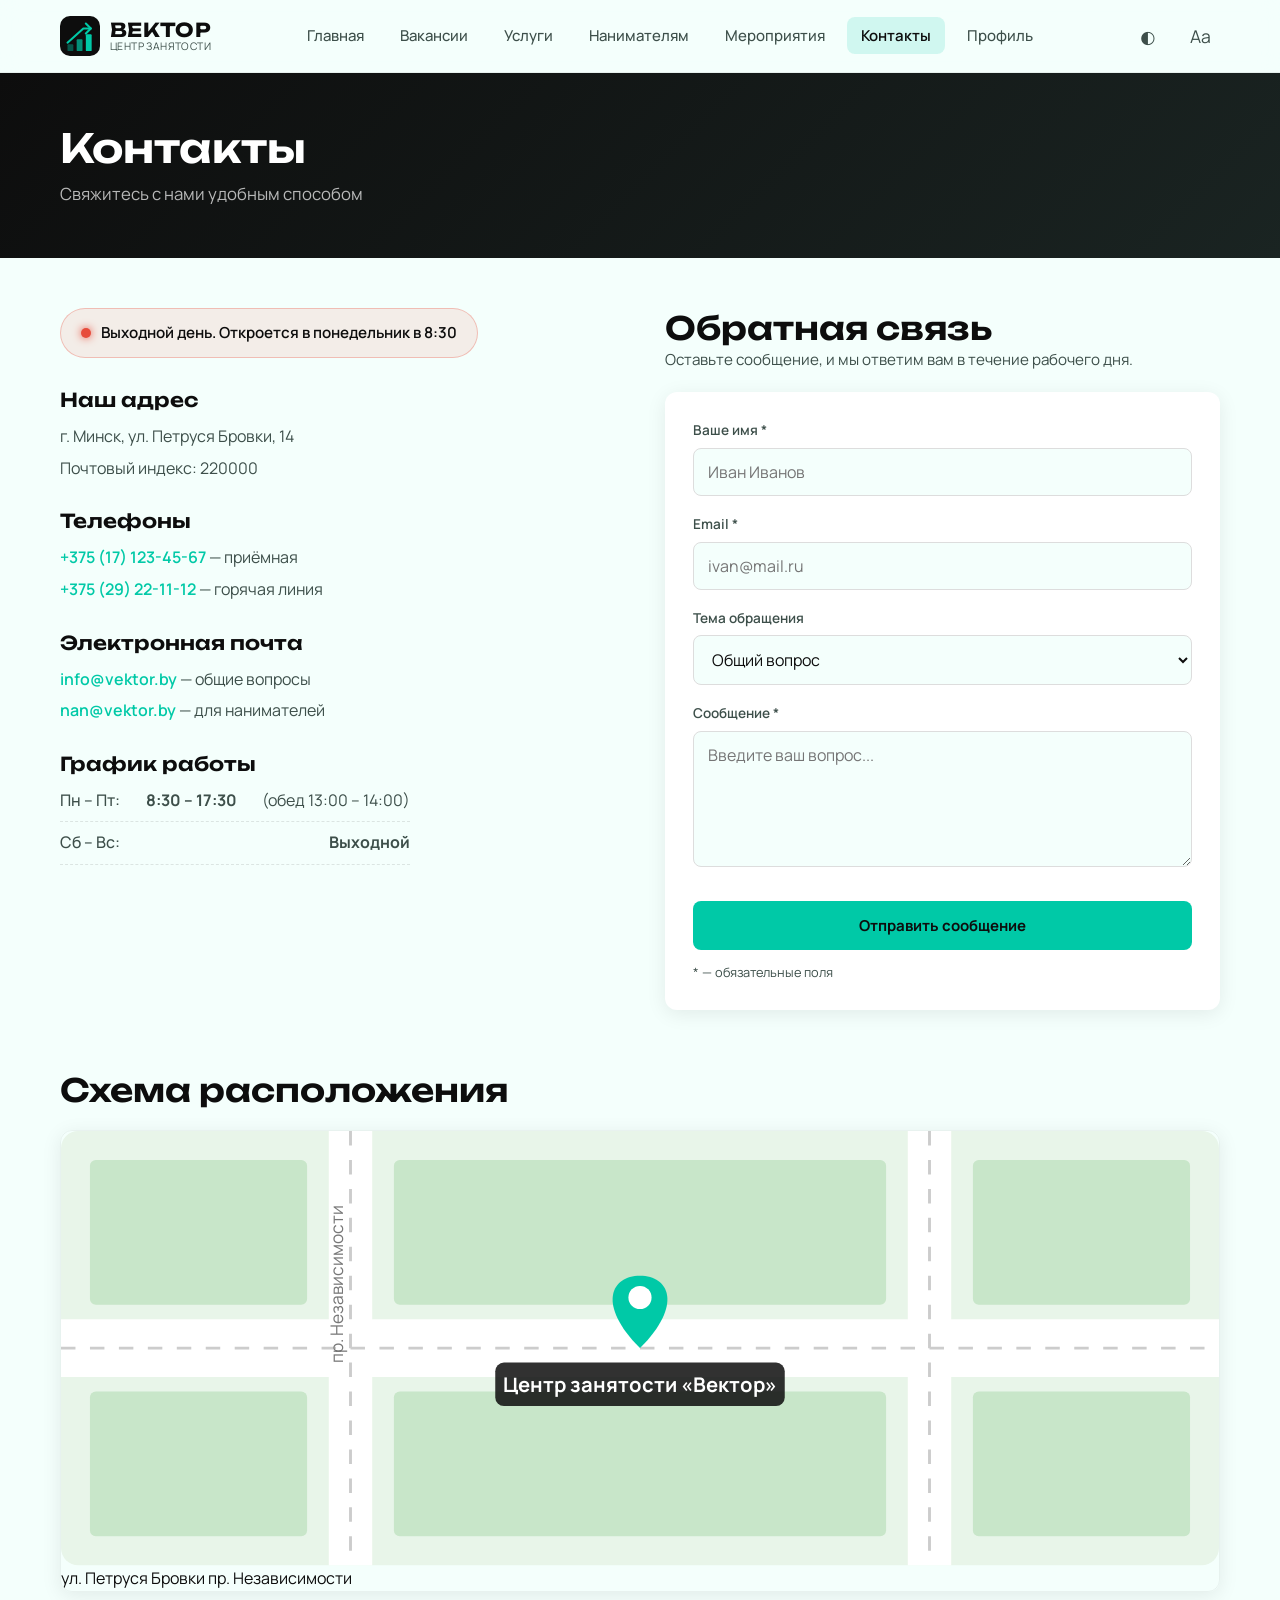
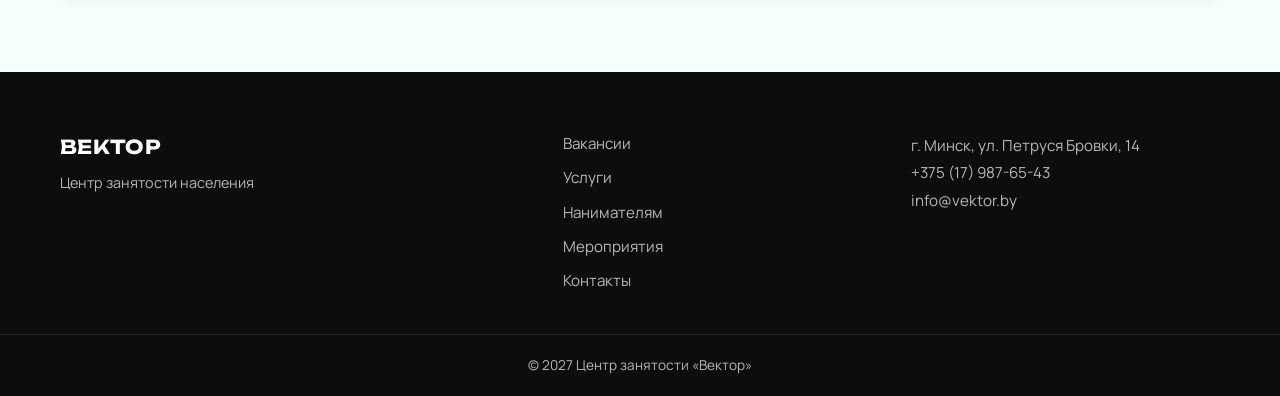
==== vector-site/contacts.html @ 2a785c39 "Об" ====
<!DOCTYPE html>
<html lang="ru">
<head>
  <meta charset="UTF-8">
  <meta name="viewport" content="width=device-width, initial-scale=1.0">
  <meta name="description" content="Контакты центра занятости Вектор">
  <title>Контакты — Вектор</title>

  <link rel="preconnect" href="https://fonts.googleapis.com">
  <link rel="preconnect" href="https://fonts.gstatic.com" crossorigin>
  <link href="https://fonts.googleapis.com/css2?family=Manrope:wght@400;500;600;700&family=Unbounded:wght@500;600;700&display=swap" rel="stylesheet">

  <link rel="stylesheet" href="../css/styles.css">
  <link rel="icon" href="../images/favicon.svg" type="image/svg+xml">
</head>
<body>

  <header class="header" id="header">
    <div class="container header__inner">
      <a href="index.html" class="logo">
        <img src="../images/logo.svg" alt="Логотип центра занятости Вектор" width="40" height="40">
        <span class="logo__text">
          <span class="logo__name">ВЕКТОР</span>
          <span class="logo__desc">Центр занятости</span>
        </span>
      </a>

      <nav class="nav" id="nav">
        <ul class="nav__list">
          <li><a href="index.html" class="nav__link">Главная</a></li>
          <li><a href="vacancies.html" class="nav__link">Вакансии</a></li>
          <li><a href="services.html" class="nav__link">Услуги</a></li>
          <li><a href="employers.html" class="nav__link">Нанимателям</a></li>
          <li><a href="events.html" class="nav__link">Мероприятия</a></li>
          <li><a href="contacts.html" class="nav__link nav__link--active">Контакты</a></li>
          <li><a href="profile.html" class="nav__link">Профиль</a></li>
        </ul>
      </nav>

      <div class="header__actions">
        <button class="theme-toggle" id="themeToggle" aria-label="Переключить тему"><span>◐</span></button>
        <button class="a11y-toggle" id="a11yToggle" aria-label="Режим для слабовидящих"><span>Аа</span></button>
        <button class="burger" id="burger" aria-label="Открыть меню"><span></span><span></span><span></span></button>
      </div>
    </div>
  </header>

  <main>
    <section class="page-hero">
      <div class="container">
        <h1 class="page-hero__title">Контакты</h1>
        <p class="page-hero__subtitle">Свяжитесь с нами удобным способом</p>
      </div>
    </section>

    <section class="contacts-page">
      <div class="container">
        <div class="contacts-page__grid">

          <!-- Левая колонка: Информация -->
          <div class="contacts-info">
            
            <!-- Индикатор работы -->
            <div class="work-status" id="workStatus">
              <span class="work-status__dot"></span>
              <span class="work-status__text">Проверка графика...</span>
            </div>

            <div class="contact-block">
              <h2 class="section-title">Наш адрес</h2>
              <p>г. Минск, ул. Петруся Бровки, 14</p>
              <p>Почтовый индекс: 220000</p>
            </div>

            <div class="contact-block">
              <h2 class="section-title">Телефоны</h2>
              <p><a href="tel:+375171234567">+375 (17) 123-45-67</a> — приёмная</p>
              <p><a href="tel:+375292211120">+375 (29) 22-11-12</a> — горячая линия</p>
            </div>

            <div class="contact-block">
              <h2 class="section-title">Электронная почта</h2>
              <p><a href="mailto:info@vektor.by">info@vektor.by</a> — общие вопросы</p>
              <p><a href="mailto:hr@vektor.by">nan@vektor.by</a> — для нанимателей</p>
            </div>

            <div class="contact-block">
              <h2 class="section-title">График работы</h2>
              <ul class="schedule-list">
                <li><span>Пн – Пт:</span> <strong>8:30 – 17:30</strong> (обед 13:00 – 14:00)</li>
                <li><span>Сб – Вс:</span> <strong>Выходной</strong></li>
              </ul>
            </div>
          </div>

          <!-- Правая колонка: Форма -->
          <div class="contacts-form-wrap">
            <h2 class="section-title">Обратная связь</h2>
            <p class="contacts-form__desc">Оставьте сообщение, и мы ответим вам в течение рабочего дня.</p>
            
            <form class="form" id="contactForm" novalidate>
              <div class="form__group">
                <label class="form__label" for="userName">Ваше имя *</label>
                <input class="form__input" type="text" id="userName" name="userName" required placeholder="Иван Иванов">
              </div>

              <div class="form__group">
                <label class="form__label" for="userEmail">Email *</label>
                <input class="form__input" type="email" id="userEmail" name="userEmail" required placeholder="ivan@mail.ru">
              </div>

              <div class="form__group">
                <label class="form__label" for="userTopic">Тема обращения</label>
                <select class="form__input" id="userTopic" name="userTopic">
                  <option value="Общий вопрос">Общий вопрос</option>
                  <option value="Поиск работы">Поиск работы</option>
                  <option value="Размещение вакансии">Размещение вакансии</option>
                  <option value="Запись на мероприятие">Запись на мероприятие</option>
                  <option value="Другое">Другое</option>
                </select>
              </div>

              <div class="form__group">
                <label class="form__label" for="userMessage">Сообщение *</label>
                <textarea class="form__textarea" id="userMessage" name="userMessage" rows="5" required placeholder="Введите ваш вопрос..."></textarea>
              </div>

              <button type="submit" class="btn btn--primary form__submit">Отправить сообщение</button>
              <p class="form__note">* — обязательные поля</p>
            </form>
          </div>
        </div>

        <!-- Схема проезда (SVG) -->
        <div class="contacts-map">
          <h2 class="section-title">Схема расположения</h2>
          <div class="contacts-map__wrap">
            <!-- Простая стилизованная SVG-карта -->
            <svg viewBox="0 0 800 300" xmlns="http://www.w3.org/2000/svg" aria-label="Схема расположения центра занятости">
              <rect width="800" height="300" fill="#e8f5e9" rx="12"/>
              
              <!-- Дороги -->
              <path d="M0 150 H800" stroke="#fff" stroke-width="40"/>
              <path d="M200 0 V300" stroke="#fff" stroke-width="30"/>
              <path d="M600 0 V300" stroke="#fff" stroke-width="30"/>
              
              <!-- Разметка дорог -->
              <path d="M0 150 H800" stroke="#ccc" stroke-width="2" stroke-dasharray="10 10"/>
              <path d="M200 0 V300" stroke="#ccc" stroke-width="2" stroke-dasharray="10 10"/>
              <path d="M600 0 V300" stroke="#ccc" stroke-width="2" stroke-dasharray="10 10"/>

              <!-- Здания (кварталы) -->
              <rect x="20" y="20" width="150" height="100" fill="#c8e6c9" rx="4"/>
              <rect x="230" y="20" width="340" height="100" fill="#c8e6c9" rx="4"/>
              <rect x="630" y="20" width="150" height="100" fill="#c8e6c9" rx="4"/>
              
              <rect x="20" y="180" width="150" height="100" fill="#c8e6c9" rx="4"/>
              <rect x="230" y="180" width="340" height="100" fill="#c8e6c9" rx="4"/>
              <rect x="630" y="180" width="150" height="100" fill="#c8e6c9" rx="4"/>

              <!-- Метка "Наш центр" -->
              <g transform="translate(400, 140)">
                <!-- Пин -->
                <path d="M0 -40 C-20 -40 -30 -20 0 10 C30 -20 20 -40 0 -40 Z" fill="#00C9A7"/>
                <circle cx="0" cy="-25" r="8" fill="#fff"/>
                <!-- Текст -->
                <rect x="-100" y="20" width="200" height="30" fill="#0D0D0D" rx="6" opacity="0.85"/>
                <text x="0" y="40" font-family="Manrope, sans-serif" font-size="14" fill="#fff" text-anchor="middle" font-weight="bold">Центр занятости «Вектор»</text>
              </g>

              font-family="Manrope, sans-serif" font-size="12" fill="#777" text-anchor="middle">ул. Примерная</text>
              <text x="195" y="160" font-family="Manrope, sans-serif" font-size="12" fill="#777" transform="rotate(-90 195,160)">пр. Независимости</text>
            </svg><!-- Улицы (подписи) -->
              <text x="400" y="135" font-family="Manrope, sans-serif" font-size="12" fill="#777" text-anchor="middle">ул. Петруся Бровки</text>
              <text x="195" y="160" font-family="Manrope, sans-serif" font-size="12" fill="#777" transform="rotate(-90 195,160)">пр. Независимости</text> 
          </div>
        </div>
      </div>
    </section>
  </main>

  <footer class="footer">
    <div class="container footer__inner">
      <div class="footer__brand">
        <a href="index.html" class="logo logo--footer"><span class="logo__name">ВЕКТОР</span></a>
        <p class="footer__text">Центр занятости населения</p>
      </div>
      <div class="footer__nav">
        <a href="vacancies.html">Вакансии</a>
        <a href="services.html">Услуги</a>
        <a href="employers.html">Нанимателям</a>
        <a href="events.html">Мероприятия</a>
        <a href="contacts.html">Контакты</a>
      </div>
      <div class="footer__contacts">
        <p>г. Минск, ул. Петруся Бровки, 14</p>
        <p>+375 (17) 987-65-43</p>
        <p>info@vektor.by</p>
      </div>
    </div>
    <div class="footer__bottom">
      <div class="container"><p>© 2027 Центр занятости «Вектор»</p></div>
    </div>
  </footer>

  <script src="../js/theme.js"></script>
  <script src="../js/main.js"></script>
  <script>
    document.addEventListener('DOMContentLoaded', () => {
      // ==========================================
      // 1. ЛОГИКА ИНДИКАТОРА "ОТКРЫТО / ЗАКРЫТО"
      // ==========================================
      const updateWorkStatus = () => {
        const statusBox = document.getElementById('workStatus');
        if (!statusBox) return;

        const dot = statusBox.querySelector('.work-status__dot');
        const text = statusBox.querySelector('.work-status__text');

        const now = new Date();
        const day = now.getDay(); // 0 - Вс, 1 - Пн ... 6 - Сб
        const hours = now.getHours();
        const minutes = now.getMinutes();
        const timeInMinutes = hours * 60 + minutes;

        // График: Пн-Пт 8:30 - 17:30, обед 13:00 - 14:00
        const startWork = 8 * 60 + 30;  // 8:30
        const endWork = 17 * 60 + 30;   // 17:30
        const lunchStart = 13 * 60;     // 13:00
        const lunchEnd = 14 * 60;       // 14:00

        let isOpen = false;
        let message = '';

        if (day >= 1 && day <= 5) { // Будни
          if (timeInMinutes >= startWork && timeInMinutes < endWork) {
            if (timeInMinutes >= lunchStart && timeInMinutes < lunchEnd) {
              isOpen = false;
              message = 'Обеденный перерыв (до 14:00)';
            } else {
              isOpen = true;
              message = 'Открыто до 17:30';
            }
          } else if (timeInMinutes < startWork) {
            message = 'Закрыто. Откроется в 8:30';
          } else {
            message = 'Закрыто. Откроется завтра в 8:30';
          }
        } else { // Выходные
          message = 'Выходной день. Откроется в понедельник в 8:30';
        }

        // Обновляем UI
        if (isOpen) {
          dot.style.backgroundColor = '#00C9A7'; // Зеленый
          dot.style.boxShadow = '0 0 8px #00C9A7';
          statusBox.style.backgroundColor = 'rgba(0, 201, 167, 0.1)';
          statusBox.style.borderColor = 'rgba(0, 201, 167, 0.3)';
        } else {
          dot.style.backgroundColor = '#e74c3c'; // Красный
          dot.style.boxShadow = '0 0 8px #e74c3c';
          statusBox.style.backgroundColor = 'rgba(231, 76, 60, 0.1)';
          statusBox.style.borderColor = 'rgba(231, 76, 60, 0.3)';
        }
        text.textContent = message;
      };

      updateWorkStatus();
      setInterval(updateWorkStatus, 60000); // Обновляем каждую минуту

      // ==========================================
      // 2. ВАЛИДАЦИЯ ФОРМЫ ОБРАТНОЙ СВЯЗИ
      // ==========================================
      const form = document.getElementById('contactForm');
      if (!form) return;

      const showError = (field, message) => {
        field.classList.add('form__input--error');
        let errorEl = field.parentElement.querySelector('.form__error');
        if (!errorEl) {
          errorEl = document.createElement('span');
          errorEl.className = 'form__error';
          field.insertAdjacentElement('afterend', errorEl);
        }
        errorEl.textContent = message;
      };

      const clearError = (field) => {
        field.classList.remove('form__input--error');
        const errorEl = field.parentElement.querySelector('.form__error');
        if (errorEl) errorEl.remove();
      };

      const validators = {
        userName: (value) => {
          if (!value.trim()) return 'Укажите ваше имя';
          if (value.trim().length < 2) return 'Слишком короткое имя';
          return null;
        },
        userEmail: (value) => {
          if (!value.trim()) return 'Укажите email';
          const emailPattern = /^[a-zA-Z0-9._%+-]+@[a-zA-Z0-9.-]+\.[a-zA-Z]{2,}$/;
          if (!emailPattern.test(value.trim())) {
            return 'Введите корректный email';
          }
          return null;
        },
        userMessage: (value) => {
          if (!value.trim()) return 'Введите сообщение';
          if (value.trim().length < 10) return 'Сообщение слишком короткое (мин. 10 символов)';
          return null;
        }
      };

      // Навешиваем события
      form.querySelectorAll('.form__input, .form__textarea').forEach(field => {
        field.addEventListener('input', () => clearError(field));
        field.addEventListener('blur', () => {
          if (validators[field.name]) {
            const error = validators[field.name](field.value);
            if (error) showError(field, error);
            else clearError(field);
          }
        });
      });

      form.addEventListener('submit', (e) => {
        e.preventDefault();
        let isValid = true;

        form.querySelectorAll('.form__input, .form__textarea').forEach(field => {
          if (validators[field.name]) {
            const error = validators[field.name](field.value);
            if (error) {
              showError(field, error);
              isValid = false;
            } else {
              clearError(field);
            }
          }
        });

        if (isValid) {
          alert('Спасибо! Ваше сообщение отправлено. Мы свяжемся с вами в ближайшее время.');
          form.reset();
          form.querySelectorAll('.form__error').forEach(el => el.remove());
          form.querySelectorAll('.form__input--error').forEach(el => el.classList.remove('form__input--error'));
        }
      });
    });
  </script>
</body>
</html>
---- css/styles.css ----
*,
*::before,
*::after {
  box-sizing: border-box;
  margin: 0;
  padding: 0;
}

html {
  font-size: 16px;
  scroll-behavior: smooth;
}
html[data-a11y=true] {
  font-size: 18px;
}

body {
  font-family: "Manrope", system-ui, -apple-system, sans-serif;
  font-size: 1rem;
  line-height: 1.6;
  color: #0D0D0D;
  background-color: #F4FFFC;
  min-height: 100vh;
  transition: background-color 0.25s ease, color 0.25s ease;
}

img,
svg {
  max-width: 100%;
  display: block;
}

a {
  color: #00C9A7;
  text-decoration: none;
  transition: color 0.25s ease;
}
a:hover {
  color: #00A88A;
}

ul, ol {
  list-style: none;
}

button {
  font-family: inherit;
  cursor: pointer;
  border: none;
  background: none;
}

input,
textarea,
select {
  font-family: inherit;
  font-size: 1rem;
}

h1, h2, h3, h4 {
  font-family: "Unbounded", system-ui, sans-serif;
  line-height: 1.25;
  font-weight: 600;
}

.container {
  width: 100%;
  max-width: 1200px;
  margin: 0 auto;
  padding: 0 20px;
}

.visually-hidden {
  position: absolute;
  width: 1px;
  height: 1px;
  padding: 0;
  margin: -1px;
  overflow: hidden;
  clip: rect(0, 0, 0, 0);
  white-space: nowrap;
  border: 0;
}

.container {
  width: 100%;
  max-width: 1200px;
  margin: 0 auto;
  padding: 0 20px;
}

.section-header {
  display: flex;
  justify-content: space-between;
  align-items: center;
  margin-bottom: 32px;
  gap: 16px;
  flex-wrap: wrap;
}

.section-title {
  font-size: clamp(1.5rem, 1.2rem + 1vw, 2rem);
  font-weight: 600;
}

.section-subtitle {
  color: #3D4F4A;
  font-size: 1rem;
}

.stats__grid {
  display: grid;
  grid-template-columns: repeat(4, 1fr);
  gap: 24px;
}

.services-preview__grid {
  display: grid;
  grid-template-columns: repeat(4, 1fr);
  gap: 20px;
}

.vacancies-preview__grid {
  display: grid;
  grid-template-columns: repeat(3, 1fr);
  gap: 20px;
}

.vacancies-page__layout {
  display: grid;
  grid-template-columns: 280px 1fr;
  gap: 40px;
  align-items: start;
}

.vacancies-list__grid {
  display: grid;
  grid-template-columns: 1fr;
  gap: 16px;
}

.employers-page__grid {
  display: grid;
  grid-template-columns: 1fr 1fr;
  gap: 50px;
  align-items: start;
}

.events-grid {
  display: grid;
  grid-template-columns: repeat(auto-fill, minmax(320px, 1fr));
  gap: 20px;
}

.contacts-page__grid {
  display: grid;
  grid-template-columns: 1fr 1fr;
  gap: 50px;
  align-items: start;
  margin-bottom: 60px;
}

.hero__inner {
  display: grid;
  grid-template-columns: 1.2fr 1fr;
  gap: 60px;
  align-items: center;
}

.footer__inner {
  display: grid;
  grid-template-columns: 1.5fr 1fr 1fr;
  gap: 40px;
  padding-bottom: 40px;
}

@media (max-width: 1023px) {
  .hero__inner {
    grid-template-columns: 1fr;
    text-align: center;
  }
  .footer__inner {
    grid-template-columns: 1fr;
    gap: 30px;
  }
  .stats__grid {
    grid-template-columns: repeat(2, 1fr);
  }
  .services-preview__grid {
    grid-template-columns: repeat(2, 1fr);
  }
  .vacancies-preview__grid {
    grid-template-columns: 1fr;
  }
  .vacancies-page__layout {
    grid-template-columns: 1fr;
  }
  .employers-page__grid {
    grid-template-columns: 1fr;
  }
  .contacts-page__grid {
    grid-template-columns: 1fr;
    gap: 40px;
  }
}
@media (max-width: 479px) {
  .stats__grid {
    grid-template-columns: 1fr;
  }
  .services-preview__grid {
    grid-template-columns: 1fr;
  }
}
.btn {
  display: inline-flex;
  align-items: center;
  justify-content: center;
  gap: 8px;
  padding: 12px 24px;
  font-weight: 700;
  font-size: 0.9375rem;
  border-radius: 8px;
  transition: all 0.25s ease;
  cursor: pointer;
  border: 2px solid transparent;
}
.btn--primary {
  background-color: #00C9A7;
  color: #0D0D0D;
}
.btn--primary:hover {
  background-color: #00A88A;
  transform: translateY(-2px);
  box-shadow: 0 6px 16px rgba(0, 201, 167, 0.3);
}
.btn--secondary {
  background-color: transparent;
  border-color: #00C9A7;
  color: #00C9A7;
}
.btn--secondary:hover {
  background-color: #00C9A7;
  color: #0D0D0D;
}

.logo {
  display: flex;
  align-items: center;
  gap: 10px;
  color: inherit;
  text-decoration: none;
}
.logo img {
  width: 40px;
  height: 40px;
  flex-shrink: 0;
}
.logo__text {
  display: flex;
  flex-direction: column;
  line-height: 1.15;
}
.logo__name {
  font-family: "Unbounded", system-ui, sans-serif;
  font-weight: 700;
  font-size: 1.2rem;
  letter-spacing: 0.3px;
  color: #0D0D0D;
}
.logo__desc {
  font-size: 0.65rem;
  color: #3D4F4A;
  text-transform: uppercase;
  letter-spacing: 0.4px;
}
.logo--footer .logo__name {
  color: #FFFFFF;
}

.header {
  position: sticky;
  top: 0;
  z-index: 100;
  background-color: rgba(244, 255, 252, 0.92);
  backdrop-filter: blur(12px);
  border-bottom: 1px solid rgba(0, 0, 0, 0.06);
  transition: background-color 0.25s ease;
}
.header__inner {
  display: flex;
  align-items: center;
  justify-content: space-between;
  height: 72px;
  gap: 24px;
}
.header__actions {
  display: flex;
  align-items: center;
  gap: 12px;
}

.nav__list {
  display: flex;
  gap: 8px;
}
.nav__link {
  padding: 8px 14px;
  font-weight: 500;
  font-size: 0.9375rem;
  color: #3D4F4A;
  border-radius: 8px;
  transition: all 0.25s ease;
}
.nav__link:hover {
  color: #0D0D0D;
  background-color: rgba(0, 201, 167, 0.1);
}
.nav__link--active {
  color: #0D0D0D;
  font-weight: 600;
  background-color: rgba(0, 201, 167, 0.15);
}

.theme-toggle,
.a11y-toggle {
  width: 40px;
  height: 40px;
  display: flex;
  align-items: center;
  justify-content: center;
  border-radius: 50%;
  font-size: 1.1rem;
  color: #3D4F4A;
  transition: all 0.25s ease;
}
.theme-toggle:hover,
.a11y-toggle:hover {
  background-color: rgba(0, 201, 167, 0.15);
  color: #0D0D0D;
}

.a11y-toggle--active {
  background-color: #00C9A7;
  color: #0D0D0D;
}

.burger {
  display: none;
  flex-direction: column;
  justify-content: center;
  gap: 5px;
  width: 40px;
  height: 40px;
  padding: 8px;
}
.burger span {
  display: block;
  height: 2px;
  background-color: #0D0D0D;
  border-radius: 2px;
  transition: all 0.25s ease;
}
.burger--active span:nth-child(1) {
  transform: translateY(7px) rotate(45deg);
}
.burger--active span:nth-child(2) {
  opacity: 0;
}
.burger--active span:nth-child(3) {
  transform: translateY(-7px) rotate(-45deg);
}

.hero {
  background: linear-gradient(135deg, #0D0D0D 0%, #1a2422 100%);
  color: #FFFFFF;
  padding: 80px 0 100px;
  min-height: 520px;
  display: flex;
  align-items: center;
}
.hero__title {
  font-size: clamp(2.2rem, 1.2rem + 3vw, 3.5rem);
  font-weight: 700;
  line-height: 1.15;
  margin-bottom: 20px;
}
.hero__accent {
  color: #00C9A7;
}
.hero__subtitle {
  font-size: 1.125rem;
  color: rgba(255, 255, 255, 0.75);
  margin-bottom: 32px;
  max-width: 480px;
  margin-left: auto;
  margin-right: auto;
}
.hero__visual {
  display: flex;
  justify-content: center;
  align-items: center;
}
.hero__placeholder {
  width: 280px;
  height: 280px;
  border: 2px dashed rgba(0, 201, 167, 0.4);
  border-radius: 24px;
  display: flex;
  align-items: center;
  justify-content: center;
  color: #00C9A7;
  font-family: "Unbounded", system-ui, sans-serif;
  font-size: 1.5rem;
}
.hero__visual {
  display: flex;
  justify-content: center;
  align-items: center;
}
.hero__svg {
  width: 100%;
  max-width: 400px;
  height: auto;
  filter: drop-shadow(0 10px 20px rgba(0, 201, 167, 0.15));
}
.hero__svg-line {
  stroke-dasharray: 500;
  stroke-dashoffset: 500;
  animation: drawLine 2s ease-out forwards;
}
@keyframes drawLine {
  to {
    stroke-dashoffset: 0;
  }
}
.hero__svg-pulse {
  animation: pulseDot 2s infinite;
}
@keyframes pulseDot {
  0% {
    transform: scale(1);
    opacity: 1;
  }
  50% {
    transform: scale(1.5);
    opacity: 0.5;
  }
  100% {
    transform: scale(1);
    opacity: 1;
  }
}

.search-form {
  display: flex;
  gap: 12px;
  max-width: 520px;
  margin: 0 auto;
}
.search-form__input {
  flex: 1;
  padding: 14px 20px;
  border: none;
  border-radius: 8px;
  font-size: 1rem;
  background: #FFFFFF;
  color: #0D0D0D;
}
.search-form__input::-moz-placeholder {
  color: #999;
}
.search-form__input::placeholder {
  color: #999;
}
.search-form__input:focus {
  outline: 3px solid #00C9A7;
  outline-offset: 2px;
}
.search-form__btn {
  flex-shrink: 0;
}

.stats {
  padding: 60px 0;
  background: #FFFFFF;
}
.stats__item {
  text-align: center;
  padding: 24px 16px;
}
.stats__number {
  display: block;
  font-family: "Unbounded", system-ui, sans-serif;
  font-size: clamp(2rem, 1.5rem + 1.5vw, 2.75rem);
  font-weight: 700;
  color: #00C9A7;
  line-height: 1.2;
}
.stats__label {
  display: block;
  margin-top: 8px;
  font-size: 0.95rem;
  color: #3D4F4A;
}

.career-path {
  padding: 70px 0;
  background: #FFFFFF;
}
.career-path__wrap {
  position: relative;
  padding: 40px 0 20px;
}
.career-path__svg {
  position: absolute;
  top: 0;
  left: 0;
  width: 100%;
  height: 100%;
  z-index: 1;
  pointer-events: none;
}
.career-path__line {
  stroke-dasharray: 12 12;
  animation: dash 20s linear infinite;
}
@keyframes dash {
  to {
    stroke-dashoffset: -1000;
  }
}
.career-path__steps {
  display: flex;
  justify-content: space-between;
  align-items: center;
  position: relative;
  z-index: 2;
  gap: 10px;
}
.career-path__tooltip {
  margin-top: 40px;
  text-align: center;
  padding: 20px;
  background: #F4FFFC;
  border-radius: 12px;
  border-left: 4px solid #00C9A7;
  min-height: 80px;
  display: flex;
  align-items: center;
  justify-content: center;
  transition: all 0.25s ease;
  opacity: 0.6;
}
.career-path__tooltip--visible {
  opacity: 1;
  background: rgba(0, 201, 167, 0.1);
  border-left-color: #00A88A;
}
.career-path__tooltip-text {
  font-size: 1.05rem;
  color: #3D4F4A;
  max-width: 600px;
  margin: 0 auto;
}

.career-step {
  display: flex;
  flex-direction: column;
  align-items: center;
  gap: 8px;
  background: transparent;
  border: none;
  cursor: pointer;
  transition: transform 0.25s ease;
  padding: 10px;
  border-radius: 12px;
  min-width: 120px;
}
.career-step:hover {
  transform: translateY(-5px);
}
.career-step__icon {
  width: 60px;
  height: 60px;
  display: flex;
  align-items: center;
  justify-content: center;
  font-size: 1.8rem;
  background: #FFFFFF;
  border: 2px solid #00C9A7;
  border-radius: 50%;
  transition: all 0.25s ease;
  box-shadow: 0 4px 12px rgba(0, 201, 167, 0.15);
}
.career-step__label {
  font-size: 0.85rem;
  font-weight: 600;
  color: #0D0D0D;
  text-align: center;
  transition: color 0.25s ease;
}
.career-step--active .career-step__icon {
  background: #00C9A7;
  color: #0D0D0D;
  transform: scale(1.1);
  box-shadow: 0 6px 20px rgba(0, 201, 167, 0.4);
}
.career-step--active .career-step__label {
  color: #00A88A;
}

.services-preview {
  padding: 70px 0;
}

.service-card {
  background: #FFFFFF;
  border-radius: 12px;
  padding: 28px 22px;
  box-shadow: 0 4px 20px rgba(0, 0, 0, 0.08);
  transition: transform 0.25s ease, box-shadow 0.25s ease;
}
.service-card:hover {
  transform: translateY(-4px);
  box-shadow: 0 12px 28px rgba(0, 0, 0, 0.1);
}
.service-card__icon {
  font-size: 1.75rem;
  margin-bottom: 16px;
}
.service-card__title {
  font-size: 1.1rem;
  margin-bottom: 8px;
}
.service-card__text {
  font-size: 0.9rem;
  color: #3D4F4A;
  line-height: 1.5;
}

.vacancies-preview {
  padding: 70px 0;
  background: #FFFFFF;
}

.vacancies-preview__loading {
  grid-column: 1/-1;
  text-align: center;
  color: #3D4F4A;
  padding: 40px 0;
}

.cta {
  padding: 80px 0;
  background: linear-gradient(135deg, #0D0D0D 0%, #1a2422 100%);
  color: #FFFFFF;
  text-align: center;
}
.cta__title {
  font-size: clamp(1.6rem, 1.2rem + 1.5vw, 2.25rem);
  margin-bottom: 12px;
}
.cta__text {
  color: rgba(255, 255, 255, 0.7);
  margin-bottom: 28px;
  font-size: 1.1rem;
}

.footer {
  background-color: #0D0D0D;
  color: rgba(255, 255, 255, 0.7);
  padding-top: 60px;
}
.footer__text {
  margin-top: 8px;
  font-size: 0.9rem;
}
.footer__nav {
  display: flex;
  flex-direction: column;
  gap: 10px;
}
.footer__nav a {
  color: rgba(255, 255, 255, 0.7);
  font-size: 0.95rem;
}
.footer__nav a:hover {
  color: #00C9A7;
}
.footer__contacts {
  font-size: 0.95rem;
  line-height: 1.8;
}
.footer__bottom {
  border-top: 1px solid rgba(255, 255, 255, 0.1);
  padding: 20px 0;
  font-size: 0.85rem;
  text-align: center;
}

.vacancy-card {
  background: #FFFFFF;
  border-radius: 12px;
  padding: 24px;
  box-shadow: 0 4px 20px rgba(0, 0, 0, 0.08);
  display: flex;
  flex-direction: column;
  gap: 10px;
  transition: transform 0.25s ease, box-shadow 0.25s ease;
}
.vacancy-card:hover {
  transform: translateY(-4px);
  box-shadow: 0 12px 28px rgba(0, 0, 0, 0.1);
}
.vacancy-card__header {
  display: flex;
  flex-direction: column;
  gap: 8px;
}
.vacancy-card__title {
  font-size: 1.15rem;
  font-weight: 600;
}
.vacancy-card__tags {
  display: flex;
  flex-wrap: wrap;
  gap: 6px;
}
.vacancy-card__info {
  display: flex;
  gap: 12px;
  align-items: center;
}
.vacancy-card__fav-btn {
  font-size: 1.2rem;
  cursor: pointer;
  transition: transform 0.2s ease;
}
.vacancy-card__fav-btn:hover {
  transform: scale(1.2);
}
.vacancy-card__actions {
  margin-top: 12px;
  display: flex;
  gap: 10px;
}
.vacancy-card__apply {
  width: 100%;
}
.vacancy-card__tag {
  font-size: 0.75rem;
  font-weight: 600;
  padding: 3px 10px;
  border-radius: 20px;
  background: rgba(0, 201, 167, 0.15);
  color: #00A88A;
}
.vacancy-card__company {
  font-size: 0.95rem;
  color: #3D4F4A;
}
.vacancy-card__meta {
  display: flex;
  flex-wrap: wrap;
  gap: 12px;
  font-size: 0.85rem;
  color: #3D4F4A;
}
.vacancy-card__salary {
  font-weight: 700;
  font-size: 1.1rem;
  color: #0D0D0D;
  margin-top: 4px;
}
.vacancy-card__desc {
  font-size: 0.9rem;
  color: #3D4F4A;
  line-height: 1.5;
  margin-top: 4px;
}
.vacancy-card__btn {
  margin-top: auto;
  align-self: flex-start;
}
.vacancy-card__footer {
  display: flex;
  justify-content: space-between;
  align-items: center;
  margin-top: 12px;
  padding-top: 12px;
  border-top: 1px solid rgba(0, 0, 0, 0.05);
  font-size: 0.8rem;
  color: #3D4F4A;
}
.vacancy-card__date {
  font-weight: 500;
}
.vacancy-card__views {
  display: flex;
  align-items: center;
  gap: 4px;
}

.page-hero {
  background: linear-gradient(135deg, #0D0D0D 0%, #1a2422 100%);
  color: #FFFFFF;
  padding: 50px 0;
}
.page-hero__title {
  font-size: clamp(1.8rem, 1.3rem + 1.5vw, 2.5rem);
  margin-bottom: 8px;
}
.page-hero__subtitle {
  color: rgba(255, 255, 255, 0.7);
  font-size: 1.05rem;
}

.vacancies-page {
  padding: 50px 0 80px;
}

.filters {
  background: #FFFFFF;
  border-radius: 12px;
  padding: 24px;
  box-shadow: 0 4px 20px rgba(0, 0, 0, 0.08);
  position: sticky;
  top: 90px;
}
.filters__title {
  font-size: 1.15rem;
  margin-bottom: 20px;
}
.filters__group {
  margin-bottom: 18px;
}
.filters__label {
  display: block;
  font-size: 0.85rem;
  font-weight: 600;
  margin-bottom: 6px;
  color: #3D4F4A;
}
.filters__input, .filters__select {
  width: 100%;
  padding: 10px 14px;
  border: 1px solid #ddd;
  border-radius: 8px;
  background: #F4FFFC;
  color: #0D0D0D;
  transition: border-color 0.25s ease;
}
.filters__input:focus, .filters__select:focus {
  outline: none;
  border-color: #00C9A7;
}
.filters__reset {
  width: 100%;
  margin-top: 10px;
}

.vacancies-list__header {
  margin-bottom: 20px;
}

.vacancies-list__count {
  font-size: 0.95rem;
  color: #3D4F4A;
}

.services-page {
  padding: 50px 0 80px;
}

.service-accordion {
  background: #FFFFFF;
  border-radius: 12px;
  box-shadow: 0 4px 20px rgba(0, 0, 0, 0.08);
  margin-bottom: 16px;
  overflow: hidden;
}
.service-accordion__summary {
  display: grid;
  grid-template-columns: auto 1fr;
  grid-template-rows: auto auto;
  gap: 4px 16px;
  padding: 22px 24px;
  cursor: pointer;
  list-style: none;
  align-items: center;
}
.service-accordion__summary::-webkit-details-marker {
  display: none;
}
.service-accordion__icon {
  grid-row: 1/3;
  font-size: 1.8rem;
}
.service-accordion__title {
  font-family: "Unbounded", system-ui, sans-serif;
  font-weight: 600;
  font-size: 1.1rem;
}
.service-accordion__short {
  font-size: 0.9rem;
  color: #3D4F4A;
}
.service-accordion__body {
  padding: 0 24px 22px 70px;
  color: #3D4F4A;
  line-height: 1.6;
}
.service-accordion[open] {
  border: 1px solid rgba(0, 201, 167, 0.3);
}

.employers-page {
  padding: 50px 0 80px;
}

.steps {
  margin-top: 28px;
  display: flex;
  flex-direction: column;
  gap: 24px;
}
.steps__item {
  display: flex;
  gap: 16px;
  align-items: flex-start;
}
.steps__num {
  flex-shrink: 0;
  width: 36px;
  height: 36px;
  background: #00C9A7;
  color: #0D0D0D;
  font-weight: 700;
  font-size: 1rem;
  border-radius: 50%;
  display: flex;
  align-items: center;
  justify-content: center;
}
.steps h3 {
  font-size: 1.05rem;
  margin-bottom: 4px;
}
.steps p {
  font-size: 0.9rem;
  color: #3D4F4A;
}

.form {
  background: #FFFFFF;
  padding: 28px;
  border-radius: 12px;
  box-shadow: 0 4px 20px rgba(0, 0, 0, 0.08);
}
.form__group {
  margin-bottom: 18px;
}
.form__row {
  display: grid;
  grid-template-columns: 1fr 1fr;
  gap: 16px;
}
.form__label {
  display: block;
  font-size: 0.85rem;
  font-weight: 600;
  margin-bottom: 6px;
  color: #3D4F4A;
}
.form__input, .form__textarea {
  width: 100%;
  padding: 12px 14px;
  border: 1px solid #ddd;
  border-radius: 8px;
  background: #F4FFFC;
  color: #0D0D0D;
  transition: border-color 0.25s ease;
}
.form__input:focus, .form__textarea:focus {
  outline: none;
  border-color: #00C9A7;
}
.form__textarea {
  resize: vertical;
  min-height: 100px;
}
.form__submit {
  width: 100%;
  margin-top: 8px;
}
.form__note {
  margin-top: 12px;
  font-size: 0.8rem;
  color: #3D4F4A;
}

.form__error {
  display: block;
  margin-top: 5px;
  font-size: 0.8rem;
  color: #e74c3c;
}

.form__input--error {
  border-color: #e74c3c !important;
  background-color: #fdf2f2;
}

.events-page {
  padding: 50px 0 80px;
}

.events-filters {
  display: flex;
  align-items: center;
  gap: 16px;
  margin-bottom: 30px;
  background: #FFFFFF;
  padding: 16px 24px;
  border-radius: 12px;
  box-shadow: 0 4px 20px rgba(0, 0, 0, 0.08);
}
.events-filters .filters__label {
  margin-bottom: 0;
  white-space: nowrap;
}
.events-filters .filters__select {
  max-width: 300px;
}

.event-card {
  background: #FFFFFF;
  border-radius: 12px;
  padding: 24px;
  box-shadow: 0 4px 20px rgba(0, 0, 0, 0.08);
  display: flex;
  flex-direction: column;
  gap: 10px;
  transition: transform 0.25s ease, box-shadow 0.25s ease;
  border-left: 4px solid #00C9A7;
}
.event-card:hover {
  transform: translateY(-4px);
  box-shadow: 0 12px 28px rgba(0, 0, 0, 0.1);
}
.event-card__header {
  display: flex;
  justify-content: space-between;
  align-items: center;
  margin-bottom: 8px;
}
.event-card__type {
  font-size: 0.75rem;
  font-weight: 700;
  padding: 4px 12px;
  border-radius: 20px;
  background: rgba(0, 201, 167, 0.15);
  color: #00A88A;
  text-transform: uppercase;
  letter-spacing: 0.5px;
}
.event-card__date {
  font-size: 0.9rem;
  font-weight: 600;
  color: #0D0D0D;
}
.event-card__title {
  font-size: 1.15rem;
  font-weight: 600;
  line-height: 1.3;
  margin-bottom: 4px;
}
.event-card__time, .event-card__location {
  font-size: 0.9rem;
  color: #3D4F4A;
  display: flex;
  align-items: center;
  gap: 6px;
}
.event-card__desc {
  font-size: 0.9rem;
  color: #3D4F4A;
  margin-top: 8px;
  line-height: 1.5;
}

.contacts-page {
  padding: 50px 0 80px;
}

.work-status {
  display: inline-flex;
  align-items: center;
  gap: 10px;
  padding: 12px 20px;
  border-radius: 50px;
  border: 1px solid transparent;
  margin-bottom: 30px;
  font-weight: 600;
  font-size: 0.95rem;
  transition: all 0.25s ease;
}
.work-status__dot {
  width: 10px;
  height: 10px;
  border-radius: 50%;
  background-color: #999;
  transition: all 0.25s ease;
}

.contact-block {
  margin-bottom: 28px;
}
.contact-block h2 {
  font-size: 1.2rem;
  margin-bottom: 12px;
  color: #0D0D0D;
}
.contact-block p {
  margin-bottom: 6px;
  color: #3D4F4A;
}
.contact-block a {
  font-weight: 600;
}

.schedule-list {
  display: flex;
  flex-direction: column;
  gap: 8px;
}
.schedule-list li {
  display: flex;
  justify-content: space-between;
  max-width: 350px;
  padding-bottom: 8px;
  border-bottom: 1px dashed rgba(0, 0, 0, 0.1);
  color: #3D4F4A;
}
.schedule-list li span {
  font-weight: 500;
}

.contacts-form__desc {
  color: #3D4F4A;
  margin-bottom: 20px;
  font-size: 0.95rem;
}

.contacts-map {
  margin-top: 20px;
}
.contacts-map h2 {
  margin-bottom: 20px;
}
.contacts-map__wrap {
  border-radius: 12px;
  overflow: hidden;
  box-shadow: 0 4px 20px rgba(0, 0, 0, 0.08);
  border: 1px solid rgba(0, 0, 0, 0.05);
}
.contacts-map__wrap svg {
  width: 100%;
  height: auto;
  display: block;
}

@media (max-width: 1023px) {
  .nav {
    display: none;
  }
  .nav--open {
    display: flex !important;
    position: absolute;
    top: 72px;
    left: 0;
    right: 0;
    background-color: #FFFFFF;
    flex-direction: column;
    padding: 20px;
    box-shadow: 0 10px 20px rgba(0, 0, 0, 0.1);
    z-index: 99;
    border-bottom: 1px solid rgba(0, 0, 0, 0.05);
  }
  .nav--open .nav__list {
    flex-direction: column;
    gap: 12px;
  }
  .nav--open .nav__link {
    display: block;
    padding: 12px 16px;
    font-size: 1rem;
  }
  .burger {
    display: flex;
  }
  .hero__subtitle {
    margin-left: auto;
    margin-right: auto;
  }
  .search-form {
    margin: 0 auto;
  }
  .hero__visual {
    order: -1;
  }
  .filters {
    position: static;
  }
  .form__row {
    grid-template-columns: 1fr;
  }
}
@media (max-width: 767px) {
  .career-path__steps {
    flex-direction: column;
    gap: 20px;
  }
  .career-path__svg {
    display: none;
  }
  .career-step {
    flex-direction: row;
    width: 100%;
    justify-content: flex-start;
    gap: 16px;
    min-width: auto;
  }
  .career-step__label {
    text-align: left;
    font-size: 1rem;
  }
  .events-filters {
    flex-direction: column;
    align-items: stretch;
  }
  .events-filters .filters__select {
    max-width: 100%;
  }
}
@media (max-width: 479px) {
  .search-form {
    flex-direction: column;
  }
  .header__inner {
    height: 64px;
  }
}
.profile-page {
  padding: 50px 0 80px;
}

.profile-tabs {
  display: flex;
  gap: 10px;
  margin-bottom: 30px;
  border-bottom: 1px solid rgba(0, 0, 0, 0.1);
  padding-bottom: 10px;
}

.profile-tab {
  padding: 10px 20px;
  font-weight: 600;
  color: #3D4F4A;
  border-radius: 8px;
  transition: all 0.25s ease;
  background: transparent;
  border: none;
  cursor: pointer;
}
.profile-tab:hover {
  background: rgba(0, 201, 167, 0.1);
}
.profile-tab--active {
  background: #00C9A7;
  color: #0D0D0D;
}

.profile-content {
  display: flex;
  flex-direction: column;
  gap: 16px;
}

.profile-item {
  background: #FFFFFF;
  padding: 20px;
  border-radius: 12px;
  box-shadow: 0 4px 20px rgba(0, 0, 0, 0.08);
  display: flex;
  justify-content: space-between;
  align-items: center;
}
.profile-item h3 {
  font-size: 1.1rem;
  margin-bottom: 4px;
}
.profile-item p {
  font-size: 0.9rem;
  color: #3D4F4A;
}

.status {
  font-size: 0.8rem;
  font-weight: 600;
  padding: 4px 12px;
  border-radius: 20px;
}
.status--pending {
  background: rgba(255, 193, 7, 0.2);
  color: #d39e00;
}

.empty-state {
  text-align: center;
  padding: 40px;
  background: #FFFFFF;
  border-radius: 12px;
  color: #3D4F4A;
  box-shadow: 0 4px 20px rgba(0, 0, 0, 0.08);
}

.vacancy-card__info {
  display: flex;
  gap: 12px;
  align-items: center;
}
.vacancy-card__fav-btn {
  font-size: 1.2rem;
  cursor: pointer;
  transition: transform 0.2s ease;
}
.vacancy-card__fav-btn:hover {
  transform: scale(1.2);
}
.vacancy-card__actions {
  margin-top: 12px;
  display: flex;
  gap: 10px;
}
.vacancy-card__apply {
  width: 100%;
}

[data-theme=dark] .profile-item, [data-theme=dark] .empty-state {
  background: #1A1F1E;
}
[data-theme=dark] .profile-tabs {
  border-bottom-color: rgba(255, 255, 255, 0.1);
}

[data-theme=dark] body {
  background-color: #0D0D0D;
  color: #F4FFFC;
}
[data-theme=dark] .header {
  background-color: rgba(13, 13, 13, 0.95);
  border-bottom-color: rgba(255, 255, 255, 0.08);
}
[data-theme=dark] .logo__name {
  color: #FFFFFF;
}
[data-theme=dark] .logo__desc {
  color: rgba(255, 255, 255, 0.55);
}
[data-theme=dark] .nav__link {
  color: rgba(255, 255, 255, 0.7);
}
[data-theme=dark] .nav__link:hover {
  color: #FFFFFF;
  background-color: rgba(0, 201, 167, 0.15);
}
[data-theme=dark] .nav__link--active {
  color: #FFFFFF;
  background-color: rgba(0, 201, 167, 0.2);
}
[data-theme=dark] .theme-toggle,
[data-theme=dark] .a11y-toggle {
  color: rgba(255, 255, 255, 0.75);
}
[data-theme=dark] .theme-toggle:hover,
[data-theme=dark] .a11y-toggle:hover {
  color: #FFFFFF;
  background-color: rgba(0, 201, 167, 0.15);
}
[data-theme=dark] .burger span {
  background-color: #FFFFFF;
}
[data-theme=dark] .stats {
  background-color: #141414;
}
[data-theme=dark] .service-card {
  background-color: #1A1F1E;
  box-shadow: 0 4px 20px rgba(0, 0, 0, 0.3);
}
[data-theme=dark] .service-card__text {
  color: rgba(255, 255, 255, 0.65);
}
[data-theme=dark] .vacancies-preview {
  background-color: #141414;
}
[data-theme=dark] .footer {
  background-color: #080808;
}
[data-theme=dark] .stats__label {
  color: rgba(255, 255, 255, 0.65);
}
[data-theme=dark] .vacancy-card {
  background-color: #1A1F1E;
}
[data-theme=dark] .vacancy-card__salary {
  color: #F4FFFC;
}
[data-theme=dark] .vacancy-card__company,
[data-theme=dark] .vacancy-card__meta,
[data-theme=dark] .vacancy-card__desc {
  color: rgba(255, 255, 255, 0.6);
}
[data-theme=dark] .vacancy-card__footer {
  border-top-color: rgba(255, 255, 255, 0.1);
  color: rgba(255, 255, 255, 0.5);
}
[data-theme=dark] .filters {
  background-color: #1A1F1E;
}
[data-theme=dark] .filters__input,
[data-theme=dark] .filters__select {
  background-color: #0D0D0D;
  border-color: #333;
  color: #F4FFFC;
}
[data-theme=dark] .filters__label {
  color: rgba(255, 255, 255, 0.6);
}
[data-theme=dark] .vacancies-list__count {
  color: rgba(255, 255, 255, 0.6);
}
[data-theme=dark] .service-accordion {
  background-color: #1A1F1E;
}
[data-theme=dark] .service-accordion__short,
[data-theme=dark] .service-accordion__body {
  color: rgba(255, 255, 255, 0.65);
}
[data-theme=dark] .form {
  background-color: #1A1F1E;
}
[data-theme=dark] .form__input,
[data-theme=dark] .form__textarea {
  background-color: #0D0D0D;
  border-color: #333;
  color: #F4FFFC;
}
[data-theme=dark] .form__label,
[data-theme=dark] .steps p {
  color: rgba(255, 255, 255, 0.6);
}
[data-theme=dark] .form__input--error {
  background-color: #2c1a1a;
}
[data-theme=dark] .events-filters {
  background: #1A1F1E;
}
[data-theme=dark] .events-filters .filters__select {
  background-color: #0D0D0D;
  border-color: #333;
  color: #F4FFFC;
}
[data-theme=dark] .event-card {
  background: #1A1F1E;
}
[data-theme=dark] .event-card__date {
  color: #F4FFFC;
}
[data-theme=dark] .event-card__time, [data-theme=dark] .event-card__location, [data-theme=dark] .event-card__desc {
  color: rgba(255, 255, 255, 0.65);
}
[data-theme=dark] .contact-block h2 {
  color: #F4FFFC;
}
[data-theme=dark] .contact-block p,
[data-theme=dark] .contact-block .contacts-form__desc {
  color: rgba(255, 255, 255, 0.65);
}
[data-theme=dark] .schedule-list li {
  color: rgba(255, 255, 255, 0.65);
  border-bottom-color: rgba(255, 255, 255, 0.1);
}
[data-theme=dark] .contacts-map__wrap {
  border-color: rgba(255, 255, 255, 0.1);
}
[data-theme=dark] .contacts-map__wrap svg rect {
  fill: #1A1F1E;
}
[data-theme=dark] .contacts-map__wrap svg path[stroke="#fff"] {
  stroke: #2a2a2a;
}
[data-theme=dark] .contacts-map__wrap svg rect[fill="#c8e6c9"] {
  fill: #2a2a2a;
}
[data-theme=dark] .contacts-map__wrap svg text[fill="#777"] {
  fill: #888;
}
[data-theme=dark] .career-path {
  background: #0D0D0D;
}
[data-theme=dark] .career-path__tooltip {
  background: #1A1F1E;
}
[data-theme=dark] .career-path__tooltip--visible {
  background: rgba(0, 201, 167, 0.15);
}
[data-theme=dark] .career-path__tooltip-text {
  color: rgba(255, 255, 255, 0.8);
}
[data-theme=dark] .career-step__icon {
  background: #1A1F1E;
}
[data-theme=dark] .career-step__label {
  color: #FFFFFF;
}
[data-theme=dark] .nav--open {
  background-color: #1A1F1E;
  border-bottom-color: rgba(255, 255, 255, 0.08);
}
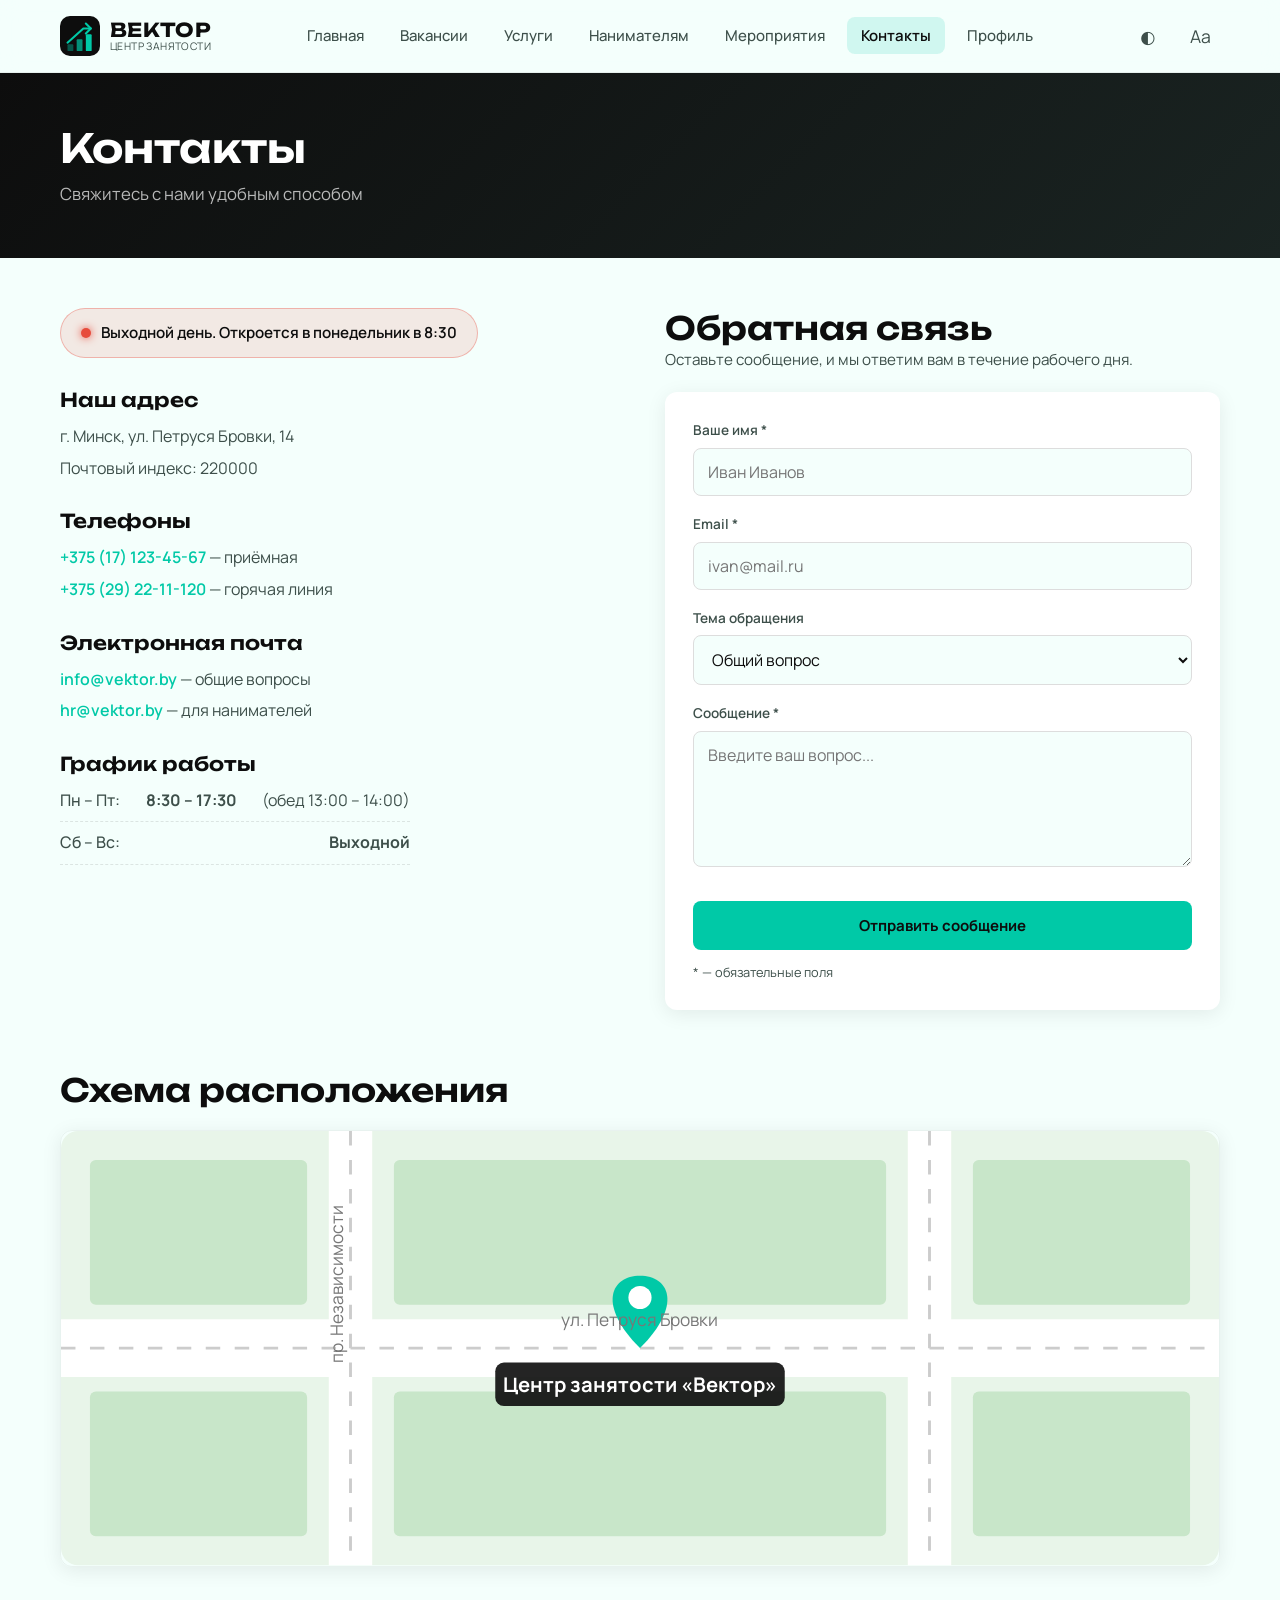
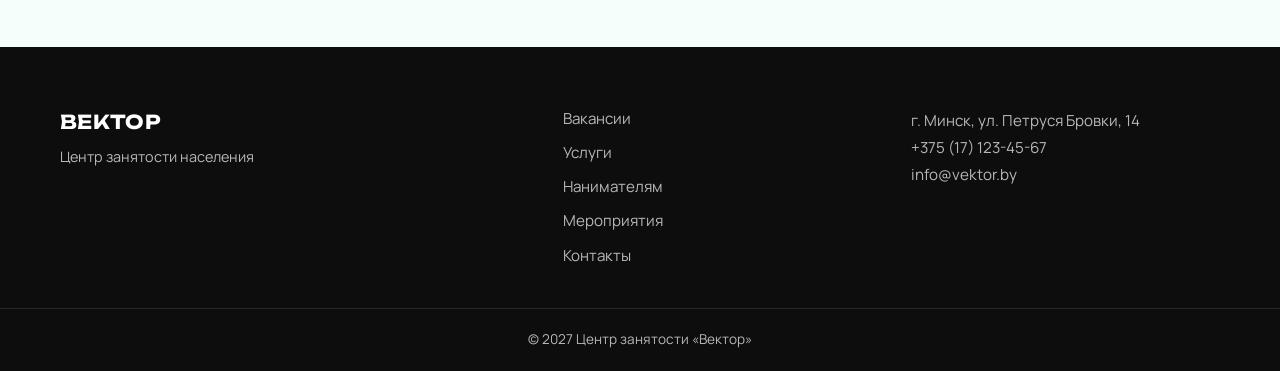
==== commit 043075cd: "обновление" ====
--- a/vector-site/contacts.html
+++ b/vector-site/contacts.html
@@ -25,7 +25,7 @@
         </span>
       </a>
 
-      <nav class="nav" id="nav">
+      <nav class="nav" id="nav" aria-label="Основная навигация">
         <ul class="nav__list">
           <li><a href="index.html" class="nav__link">Главная</a></li>
           <li><a href="vacancies.html" class="nav__link">Вакансии</a></li>
@@ -38,9 +38,9 @@
       </nav>
 
       <div class="header__actions">
-        <button class="theme-toggle" id="themeToggle" aria-label="Переключить тему"><span>◐</span></button>
-        <button class="a11y-toggle" id="a11yToggle" aria-label="Режим для слабовидящих"><span>Аа</span></button>
-        <button class="burger" id="burger" aria-label="Открыть меню"><span></span><span></span><span></span></button>
+        <button type="button" class="theme-toggle" id="themeToggle" aria-label="Переключить тему"><span aria-hidden="true">◐</span></button>
+        <button type="button" class="a11y-toggle" id="a11yToggle" aria-label="Режим для слабовидящих"><span>Аа</span></button>
+        <button type="button" class="burger" id="burger" aria-label="Открыть меню"><span></span><span></span><span></span></button>
       </div>
     </div>
   </header>
@@ -56,13 +56,9 @@
     <section class="contacts-page">
       <div class="container">
         <div class="contacts-page__grid">
-
-          <!-- Левая колонка: Информация -->
           <div class="contacts-info">
-            
-            <!-- Индикатор работы -->
             <div class="work-status" id="workStatus">
-              <span class="work-status__dot"></span>
+              <span class="work-status__dot" aria-hidden="true"></span>
               <span class="work-status__text">Проверка графика...</span>
             </div>
 
@@ -75,13 +71,13 @@
             <div class="contact-block">
               <h2 class="section-title">Телефоны</h2>
               <p><a href="tel:+375171234567">+375 (17) 123-45-67</a> — приёмная</p>
-              <p><a href="tel:+375292211120">+375 (29) 22-11-12</a> — горячая линия</p>
+              <p><a href="tel:+375292211120">+375 (29) 22-11-120</a> — горячая линия</p>
             </div>
 
             <div class="contact-block">
               <h2 class="section-title">Электронная почта</h2>
               <p><a href="mailto:info@vektor.by">info@vektor.by</a> — общие вопросы</p>
-              <p><a href="mailto:hr@vektor.by">nan@vektor.by</a> — для нанимателей</p>
+              <p><a href="mailto:hr@vektor.by">hr@vektor.by</a> — для нанимателей</p>
             </div>
 
             <div class="contact-block">
@@ -93,11 +89,10 @@
             </div>
           </div>
 
-          <!-- Правая колонка: Форма -->
           <div class="contacts-form-wrap">
             <h2 class="section-title">Обратная связь</h2>
             <p class="contacts-form__desc">Оставьте сообщение, и мы ответим вам в течение рабочего дня.</p>
-            
+
             <form class="form" id="contactForm" novalidate>
               <div class="form__group">
                 <label class="form__label" for="userName">Ваше имя *</label>
@@ -131,48 +126,38 @@
           </div>
         </div>
 
-        <!-- Схема проезда (SVG) -->
         <div class="contacts-map">
           <h2 class="section-title">Схема расположения</h2>
           <div class="contacts-map__wrap">
-            <!-- Простая стилизованная SVG-карта -->
-            <svg viewBox="0 0 800 300" xmlns="http://www.w3.org/2000/svg" aria-label="Схема расположения центра занятости">
+            <svg viewBox="0 0 800 300" xmlns="http://www.w3.org/2000/svg" role="img" aria-label="Схема расположения центра занятости">
               <rect width="800" height="300" fill="#e8f5e9" rx="12"/>
-              
-              <!-- Дороги -->
+
               <path d="M0 150 H800" stroke="#fff" stroke-width="40"/>
               <path d="M200 0 V300" stroke="#fff" stroke-width="30"/>
               <path d="M600 0 V300" stroke="#fff" stroke-width="30"/>
-              
-              <!-- Разметка дорог -->
+
               <path d="M0 150 H800" stroke="#ccc" stroke-width="2" stroke-dasharray="10 10"/>
               <path d="M200 0 V300" stroke="#ccc" stroke-width="2" stroke-dasharray="10 10"/>
               <path d="M600 0 V300" stroke="#ccc" stroke-width="2" stroke-dasharray="10 10"/>
 
-              <!-- Здания (кварталы) -->
               <rect x="20" y="20" width="150" height="100" fill="#c8e6c9" rx="4"/>
               <rect x="230" y="20" width="340" height="100" fill="#c8e6c9" rx="4"/>
               <rect x="630" y="20" width="150" height="100" fill="#c8e6c9" rx="4"/>
-              
+
               <rect x="20" y="180" width="150" height="100" fill="#c8e6c9" rx="4"/>
               <rect x="230" y="180" width="340" height="100" fill="#c8e6c9" rx="4"/>
               <rect x="630" y="180" width="150" height="100" fill="#c8e6c9" rx="4"/>
 
-              <!-- Метка "Наш центр" -->
               <g transform="translate(400, 140)">
-                <!-- Пин -->
                 <path d="M0 -40 C-20 -40 -30 -20 0 10 C30 -20 20 -40 0 -40 Z" fill="#00C9A7"/>
                 <circle cx="0" cy="-25" r="8" fill="#fff"/>
-                <!-- Текст -->
-                <rect x="-100" y="20" width="200" height="30" fill="#0D0D0D" rx="6" opacity="0.85"/>
+                <rect x="-100" y="20" width="200" height="30" fill="#0D0D0D" rx="6" opacity="0.9"/>
                 <text x="0" y="40" font-family="Manrope, sans-serif" font-size="14" fill="#fff" text-anchor="middle" font-weight="bold">Центр занятости «Вектор»</text>
               </g>
 
-              font-family="Manrope, sans-serif" font-size="12" fill="#777" text-anchor="middle">ул. Примерная</text>
+              <text x="400" y="135" font-family="Manrope, sans-serif" font-size="12" fill="#777" text-anchor="middle">ул. Петруся Бровки</text>
               <text x="195" y="160" font-family="Manrope, sans-serif" font-size="12" fill="#777" transform="rotate(-90 195,160)">пр. Независимости</text>
-            </svg><!-- Улицы (подписи) -->
-              <text x="400" y="135" font-family="Manrope, sans-serif" font-size="12" fill="#777" text-anchor="middle">ул. Петруся Бровки</text>
-              <text x="195" y="160" font-family="Manrope, sans-serif" font-size="12" fill="#777" transform="rotate(-90 195,160)">пр. Независимости</text> 
+            </svg>
           </div>
         </div>
       </div>
@@ -194,7 +179,7 @@
       </div>
       <div class="footer__contacts">
         <p>г. Минск, ул. Петруся Бровки, 14</p>
-        <p>+375 (17) 987-65-43</p>
+        <p>+375 (17) 123-45-67</p>
         <p>info@vektor.by</p>
       </div>
     </div>
@@ -207,9 +192,6 @@
   <script src="../js/main.js"></script>
   <script>
     document.addEventListener('DOMContentLoaded', () => {
-      // ==========================================
-      // 1. ЛОГИКА ИНДИКАТОРА "ОТКРЫТО / ЗАКРЫТО"
-      // ==========================================
       const updateWorkStatus = () => {
         const statusBox = document.getElementById('workStatus');
         if (!statusBox) return;
@@ -218,21 +200,20 @@
         const text = statusBox.querySelector('.work-status__text');
 
         const now = new Date();
-        const day = now.getDay(); // 0 - Вс, 1 - Пн ... 6 - Сб
+        const day = now.getDay();
         const hours = now.getHours();
         const minutes = now.getMinutes();
         const timeInMinutes = hours * 60 + minutes;
 
-        // График: Пн-Пт 8:30 - 17:30, обед 13:00 - 14:00
-        const startWork = 8 * 60 + 30;  // 8:30
-        const endWork = 17 * 60 + 30;   // 17:30
-        const lunchStart = 13 * 60;     // 13:00
-        const lunchEnd = 14 * 60;       // 14:00
+        const startWork = 8 * 60 + 30;
+        const endWork = 17 * 60 + 30;
+        const lunchStart = 13 * 60;
+        const lunchEnd = 14 * 60;
 
         let isOpen = false;
         let message = '';
 
-        if (day >= 1 && day <= 5) { // Будни
+        if (day >= 1 && day <= 5) {
           if (timeInMinutes >= startWork && timeInMinutes < endWork) {
             if (timeInMinutes >= lunchStart && timeInMinutes < lunchEnd) {
               isOpen = false;
@@ -246,33 +227,43 @@
           } else {
             message = 'Закрыто. Откроется завтра в 8:30';
           }
-        } else { // Выходные
+        } else {
           message = 'Выходной день. Откроется в понедельник в 8:30';
         }
 
-        // Обновляем UI
         if (isOpen) {
-          dot.style.backgroundColor = '#00C9A7'; // Зеленый
+          dot.style.backgroundColor = '#00C9A7';
           dot.style.boxShadow = '0 0 8px #00C9A7';
-          statusBox.style.backgroundColor = 'rgba(0, 201, 167, 0.1)';
-          statusBox.style.borderColor = 'rgba(0, 201, 167, 0.3)';
+          statusBox.style.backgroundColor = 'rgba(0, 201, 167, 0.12)';
+          statusBox.style.borderColor = 'rgba(0, 201, 167, 0.35)';
         } else {
-          dot.style.backgroundColor = '#e74c3c'; // Красный
+          dot.style.backgroundColor = '#e74c3c';
           dot.style.boxShadow = '0 0 8px #e74c3c';
-          statusBox.style.backgroundColor = 'rgba(231, 76, 60, 0.1)';
-          statusBox.style.borderColor = 'rgba(231, 76, 60, 0.3)';
+          statusBox.style.backgroundColor = 'rgba(231, 76, 60, 0.12)';
+          statusBox.style.borderColor = 'rgba(231, 76, 60, 0.35)';
         }
         text.textContent = message;
       };
 
       updateWorkStatus();
-      setInterval(updateWorkStatus, 60000); // Обновляем каждую минуту
-
-      // ==========================================
-      // 2. ВАЛИДАЦИЯ ФОРМЫ ОБРАТНОЙ СВЯЗИ
-      // ==========================================
+      setInterval(updateWorkStatus, 60000);
+
       const form = document.getElementById('contactForm');
       if (!form) return;
+
+      const clearSuccess = () => {
+        const successEl = form.querySelector('.form__success');
+        if (successEl) successEl.remove();
+      };
+
+      const showSuccess = (message) => {
+        clearSuccess();
+        const successEl = document.createElement('div');
+        successEl.className = 'form__success';
+        successEl.setAttribute('role', 'status');
+        successEl.textContent = message;
+        form.appendChild(successEl);
+      };
 
       const showError = (field, message) => {
         field.classList.add('form__input--error');
@@ -312,9 +303,11 @@
         }
       };
 
-      // Навешиваем события
-      form.querySelectorAll('.form__input, .form__textarea').forEach(field => {
-        field.addEventListener('input', () => clearError(field));
+      form.querySelectorAll('.form__input, .form__textarea').forEach((field) => {
+        field.addEventListener('input', () => {
+          clearError(field);
+          clearSuccess();
+        });
         field.addEventListener('blur', () => {
           if (validators[field.name]) {
             const error = validators[field.name](field.value);
@@ -327,8 +320,9 @@
       form.addEventListener('submit', (e) => {
         e.preventDefault();
         let isValid = true;
-
-        form.querySelectorAll('.form__input, .form__textarea').forEach(field => {
+        clearSuccess();
+
+        form.querySelectorAll('.form__input, .form__textarea').forEach((field) => {
           if (validators[field.name]) {
             const error = validators[field.name](field.value);
             if (error) {
@@ -341,10 +335,10 @@
         });
 
         if (isValid) {
-          alert('Спасибо! Ваше сообщение отправлено. Мы свяжемся с вами в ближайшее время.');
           form.reset();
-          form.querySelectorAll('.form__error').forEach(el => el.remove());
-          form.querySelectorAll('.form__input--error').forEach(el => el.classList.remove('form__input--error'));
+          form.querySelectorAll('.form__error').forEach((el) => el.remove());
+          form.querySelectorAll('.form__input--error').forEach((el) => el.classList.remove('form__input--error'));
+          showSuccess('Спасибо! Ваше сообщение отправлено. Мы свяжемся с вами в ближайшее время.');
         }
       });
     });
